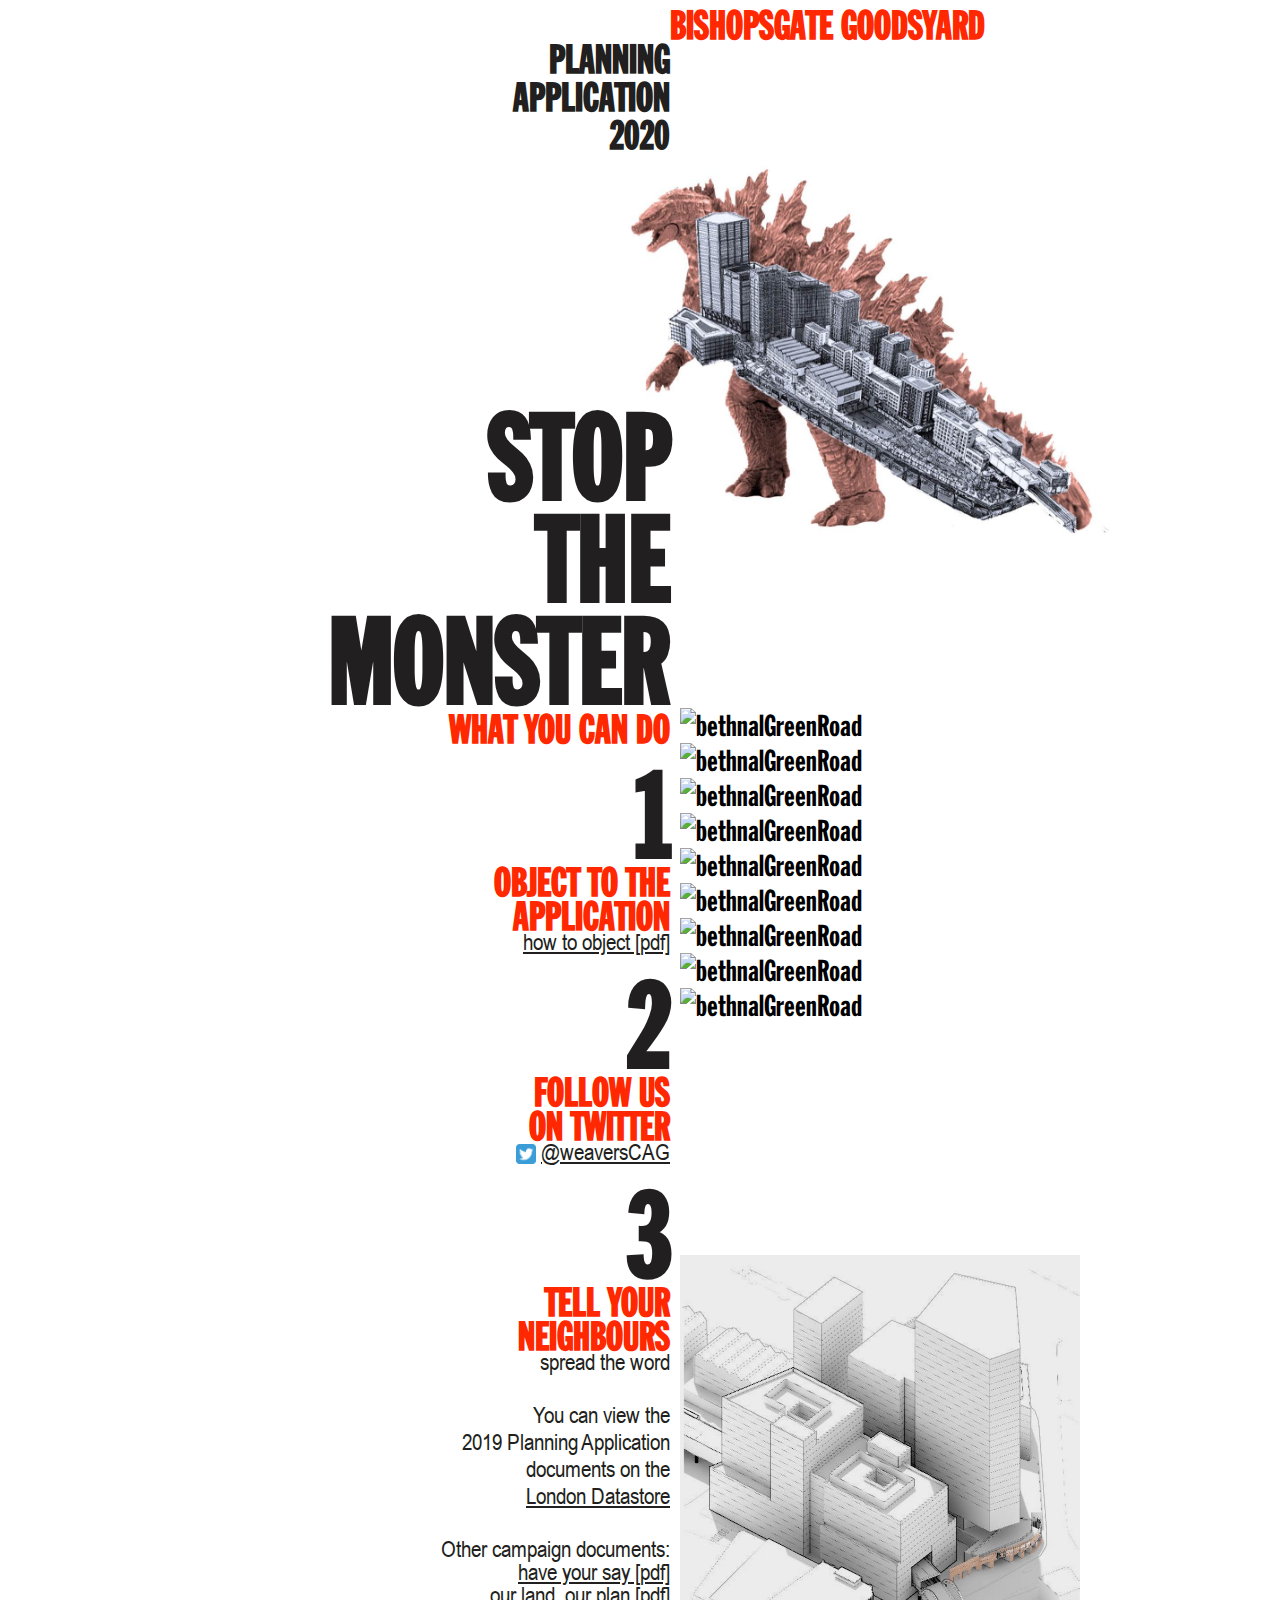
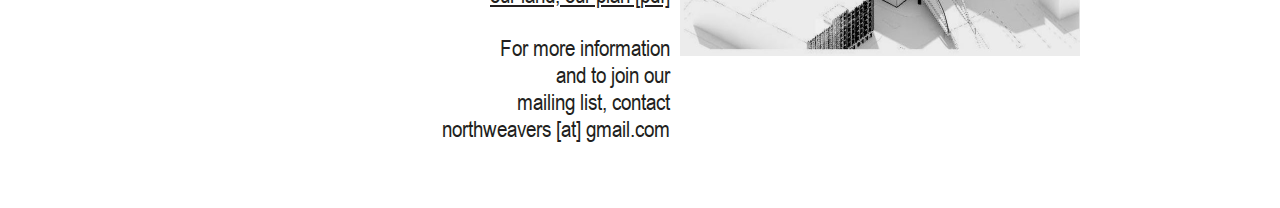
==== index~.html @ 0c765381 "reclaim and discrete css file" ====
<!DOCTYPE html>
<html>
<head>


  <meta charset="utf-8">
  <meta http-equiv="x-ua-compatible" content="ie=edge">
  <meta name="viewport" content="width=device-width, initial-scale=1">
  <title>Stop the Monster</title>
  <meta name="description" content="" />
  <meta name="keywords" content="" />
  

  <meta property="og:url" content="https://www.goodsyard.org" />
  <meta property="og:type" content="website" />
  <meta property="og:title" content="Stop the Monster" />
<!-- 
  <meta property="fb:app_id" content="" /> 
 -->
  <meta property="og:description" content="" />
  <meta property="og:image" 
  content="http://www.goodsyard.org/godzilla.jpg" />
  <meta property="og:image:width" content="500" />
  <meta property="og:image:height" content="430" />
  <style>
    /* #### Generated By: http://www.cufonfonts.com #### */


    @font-face {
    font-family: 'Arial Narrow';
    font-style: normal;
    font-weight: normal;
    src: local('Arial Narrow'), url('font/arialn.woff') format('woff');
    }

    @font-face {
    font-family: 'Franklin Gothic Extra-Condensed';
    font-style: normal;
    font-weight: normal;
    src: local('Franklin Gothic Extra-Condensed'), url('font/fgec.woff') format('woff');
    }

    body{
      font-family: Franklin Gothic Extra-Condensed,  Arial Narrow;
      font-size: 35px;
    }
    
    

    h1{
      font-size: 120px;
      line-height: 85%;
      color: rgb(255,40,0);
      margin: 0;
      padding: 0;
    }



     h2{
      font-size: 120px;
      color: rgb(34,31,32);
      margin: 0;
      padding: 0;
      margin-bottom:-20px;
    }

    h3{
      font-size: 40px;
      line-height: 85%;

      color: rgb(255,40,0);
      margin: 0;
      padding: 0;
    }

   
    #main_wrapper{
      position: relative;
      display: block;
      clear: both;
      width: 100%;
      min-height: 100vh;
      font-size: 30px;
    }

    #left_overlap{
      position: absolute;
      left: 0;
      top: 0;
      margin: 0;
      padding: 0;
      text-align: right;
      opacity: 1;
      background: none;
      width: calc(50% + 30px);
      height: 100vh;
    }
     #right_overlap_noinset{
      position: absolute;
      right: 0;
      top: 0;
      margin: 0;
      padding: 0;
      text-align: left;
      opacity: 1;
      background: none;
      width: calc(50% - 30px);
      height: 100vh;
    }

    #right_overlap{
      position: absolute;
      right: 0;
      top: 0;
      margin: 0;
      padding: 0;
      text-align: left;
      opacity: 1;
      background: none;
      width: calc(50% + 30px);
      height: 100vh;
    }

    #monster_spacer{
      display: block;
      clear: both;
      height: 250px;
    }
    #monster_spacer2{
      display: block;
      clear: both;
      height: 200px;
    }

    #content_wrapper{
      width: 100%;
      position: relative;
      display: block;
      clear: both;
    }

    .item{
      position: relative;
      display: block;
      clear: both;

    }

    .left_number{
      position: relative;
      float: left;
      width: 65px;
       text-align: right;


    }

    .right_content{
      position: relative;
      float: left;
      text-align: left;
      padding-left: 5px;
      padding-top:25px;
    }

    .smaller{
      font-family: Arial Narrow;
      font-size: 23px;
      color: rgb(34,31,32);
      margin-top: -4px;
      margin-left: 2px;
      display: block;
    }

    a{
      color: rgb(34,31,32);
    }
    
    .underlay {
     position: relative;
      z-index:-1;
    }
    
     .planning{
       font-size: 40px;
       line-height: 85%;
      font-weight: bold;
      color: rgb(34,31,32);
    }
    
    .gif {
		      width:400px;
		      object-fit:cover;
		}
    
    @media screen and (max-width: 719px) {
		 .stop_small{
			font-size: 40px;
			line-height: 85%;
			font-weight: bold;
			color: rgb(34,31,32);
		}
   
		.stop_big {
			display:none !important;
		}
	
		 .what_big{
			font-size: 120px;
			line-height: 85%;

			font-weight: bold;
			color: rgb(255,40,0);
		   }
	
		.what_small {
		   display:none
		}
    
    }
    @media screen and (min-width: 720px) {
		.stop_small {
			display:none !important;
		}
		.stop_big{
			font-size: 120px;
			line-height: 85%;
			font-weight: bold;
			color: rgb(34,31,32);

		}
		.what_big {
			display:none;
		}

		.what_small{
			font-size: 40px;
			line-height: 85%;

			font-weight: bold;
			color: rgb(255,40,0);
		}
		
		

    }
	_::-webkit-full-page-media, _:future, :root .stop_big, .what_big {
			letter-spacing: -4px;
	}
	
	_::-webkit-full-page-media, _:future, :root .stop_small, .what_small, .planning, h3 {
			letter-spacing: -1px;
	}
	
	@supports (-webkit-overflow-scrolling: touch) {
	  .what_big, .stop_big {
			letter-spacing: -8px !important;
	   }
	
	
      .stop_small, .what_small, .planning, h3 {
   			letter-spacing: -2px  !important;

      }
}
   
  </style>

</head>

<body>


  <div id="main_wrapper">

    <div id="left_overlap">
     <h3>&nbsp;</h3>
      <span class="planning">PLANNING<br /> APPLICATION<br />2020<br /></span>
      <div id="monster_spacer">&nbsp;</div>
      <h1 class="stop_small">STOP THE MONSTER</h1>
     <h1 class="stop_big">STOP<br />THE<br />MONSTER</h1>

     <h1 class="what_big">WHAT<br />YOU<br />CAN DO</h1>
     <h1 class="what_small">WHAT YOU CAN DO</h1>

     <h2>1</h2> <h3>OBJECT TO THE <br /> APPLICATION</h3>
      <span class="smaller"> <a href="http://www.goodsyard.org/howtoobject.pdf">how to object [pdf]</a></span>


     <h2>2</h2> <h3>FOLLOW US <br /> ON TWITTER</h3> <span class="smaller"><img style="vertical-align:middle" src="twitter-icon.png" width="20" height="20" alt="twitter-icon"> <a href="https://twitter.com/weaversCAG">@weaversCAG</a></span>
     <h2>3</h2>  <h3>TELL YOUR <br /> NEIGHBOURS</h3> <span class="smaller">spread the word</span>
     
    <p><span class="smaller">You can view the <br /> 2019 Planning Application <br /> documents on the <br /><a href="https://data.london.gov.uk/dataset/bishopsgate-goodsyard-october-2019-amended-submission">London Datastore</a> </span>
    <p><span class="smaller">Other campaign documents:</span>
    <span class="smaller"> <a href="http://www.goodsyard.org/haveyoursay.pdf">have your say [pdf]</a></span>
      <span class="smaller"> <a href="http://www.goodsyard.org/pdf/ourland.pdf">our land, our plan [pdf]</a></span>
    <p> <span class="smaller">For more information <br />and to join our<br />mailing list, contact<br />  northweavers [at] gmail.com</span>
   <p>&nbsp;</p>

    </div>

    <div id="right_overlap_noinset">
          <h3>BISHOPSGATE GOODSYARD</h3>
        </div>
    <div id="right_overlap">
     <h3>&nbsp;<br />&nbsp;<br />&nbsp;<br />&nbsp;</h3>
      <img class = "underlay" src="godzilla.jpg" width="500" height="430" alt="godzilla">


    </div>
      <div id="right_overlap_noinset" style="margin-top:700px; margin-right:-10px;">
<img class = "gif" src="gif/bethnalGreenRoad.gif" width="480" height="270" alt="bethnalGreenRoad">
<br /><img class = "gif" src="gif/bethnalGreenRoad1.gif" width="480" height="270" alt="bethnalGreenRoad">
<br /><img class = "gif" src="gif/greatEasternSt.gif" width="480" height="270" alt="bethnalGreenRoad">
<br /><img class = "gif" src="gif/commercialStreet2.gif" width="480" height="270" alt="bethnalGreenRoad">
 <br /><img class = "gif" src="gif/bishopsgate.gif" width="480" height="270" alt="bethnalGreenRoad">
<br /><img class = "gif" src="gif/ElderSt.gif" width="568" height="320" alt="bethnalGreenRoad">
 <br /><img class = "gif" src="gif/quakerSt.gif" width="480" height="270" alt="bethnalGreenRoad">
 <br /><img class = "gif" src="gif/commercialStreet1.gif" width="480" height="270" alt="bethnalGreenRoad">
<br /><img class = "gif" src="gif/shoreditchHighSt3.gif" width="568" height="320" alt="bethnalGreenRoad">
<br />  <iframe width="400" height="225" src="https://www.youtube.com/embed/9dNAM_utwdk" frameborder="0" allow="accelerometer; autoplay; encrypted-media; gyroscope; picture-in-picture" allowfullscreen></iframe>
<br /> <img src="images/massing.jpg" width="400" height="401" alt="massing">
        </div>

  </div>
 
<!-- 
             <iframe width="480" height="270" src="https://www.youtube.com/embed/9dNAM_utwdk" frameborder="0" allow="accelerometer; autoplay; encrypted-media; gyroscope; picture-in-picture" allowfullscreen></iframe>
 -->

</body>
</html>
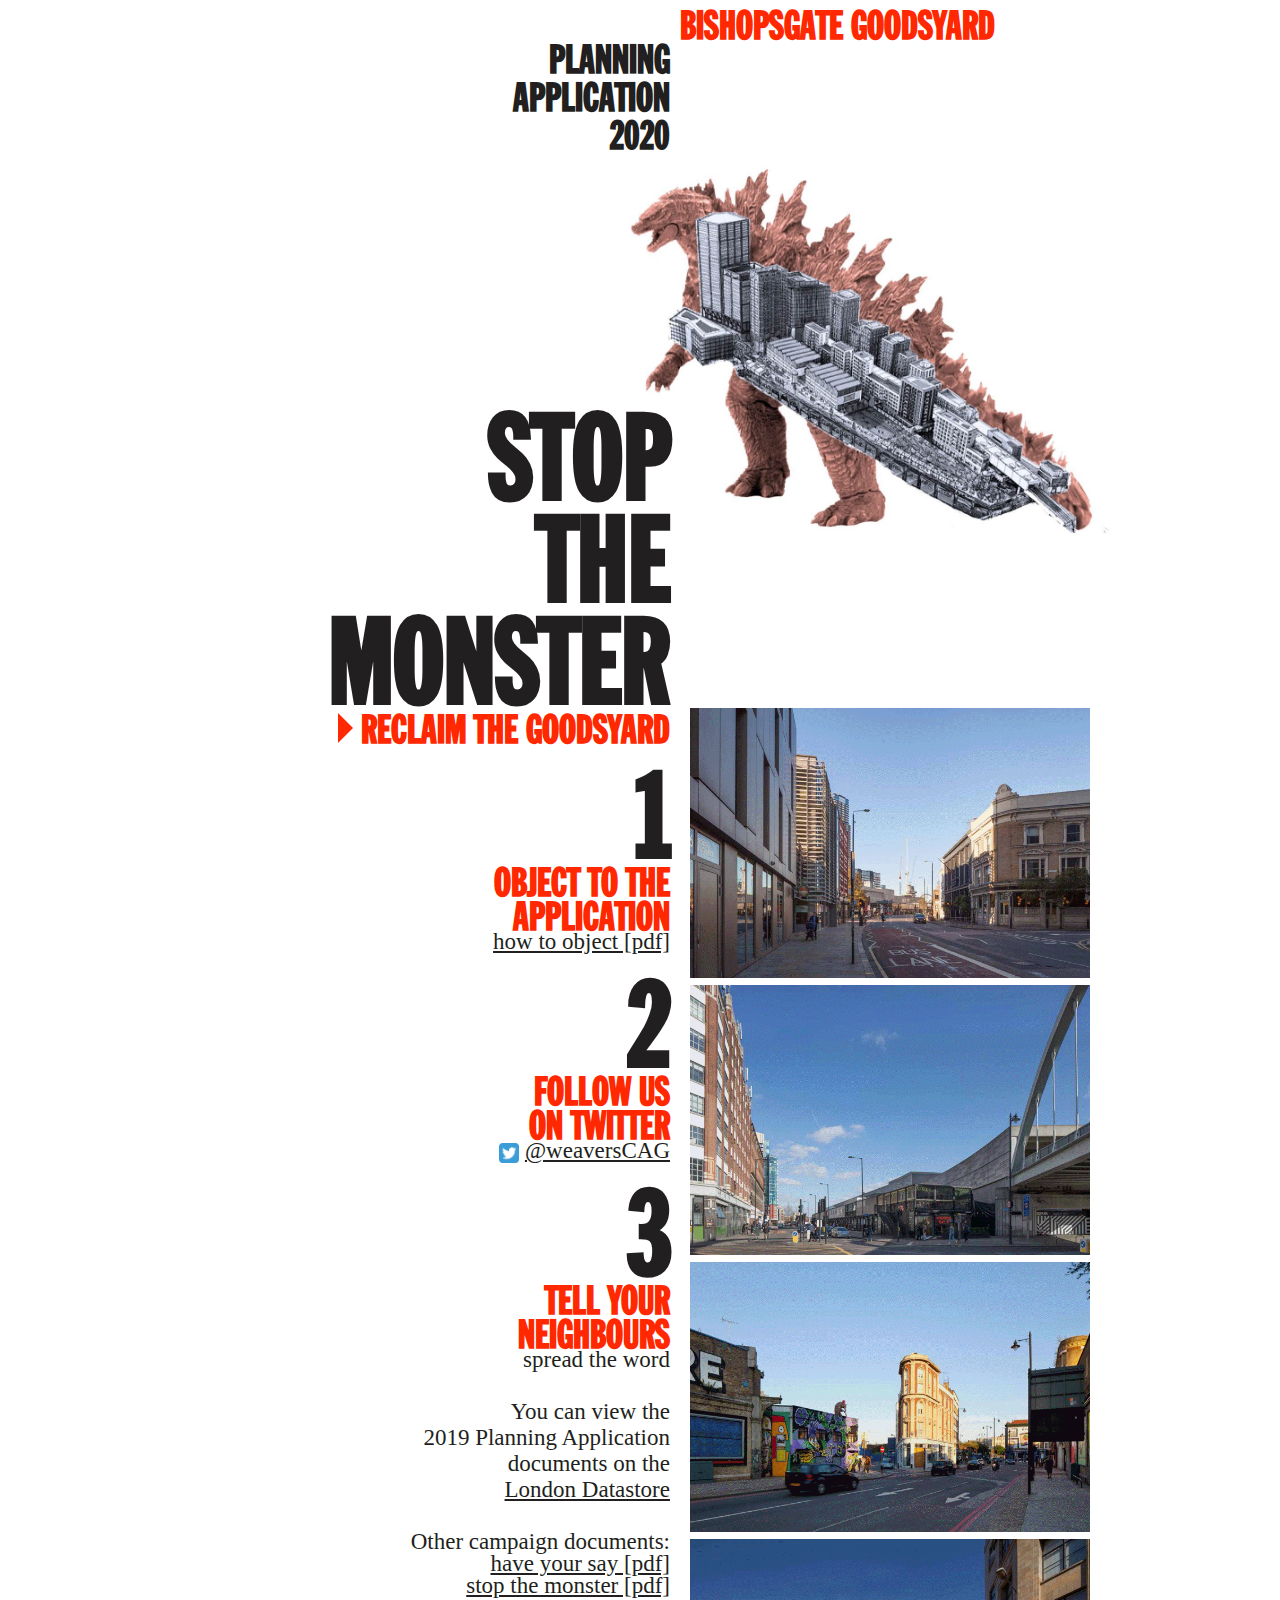
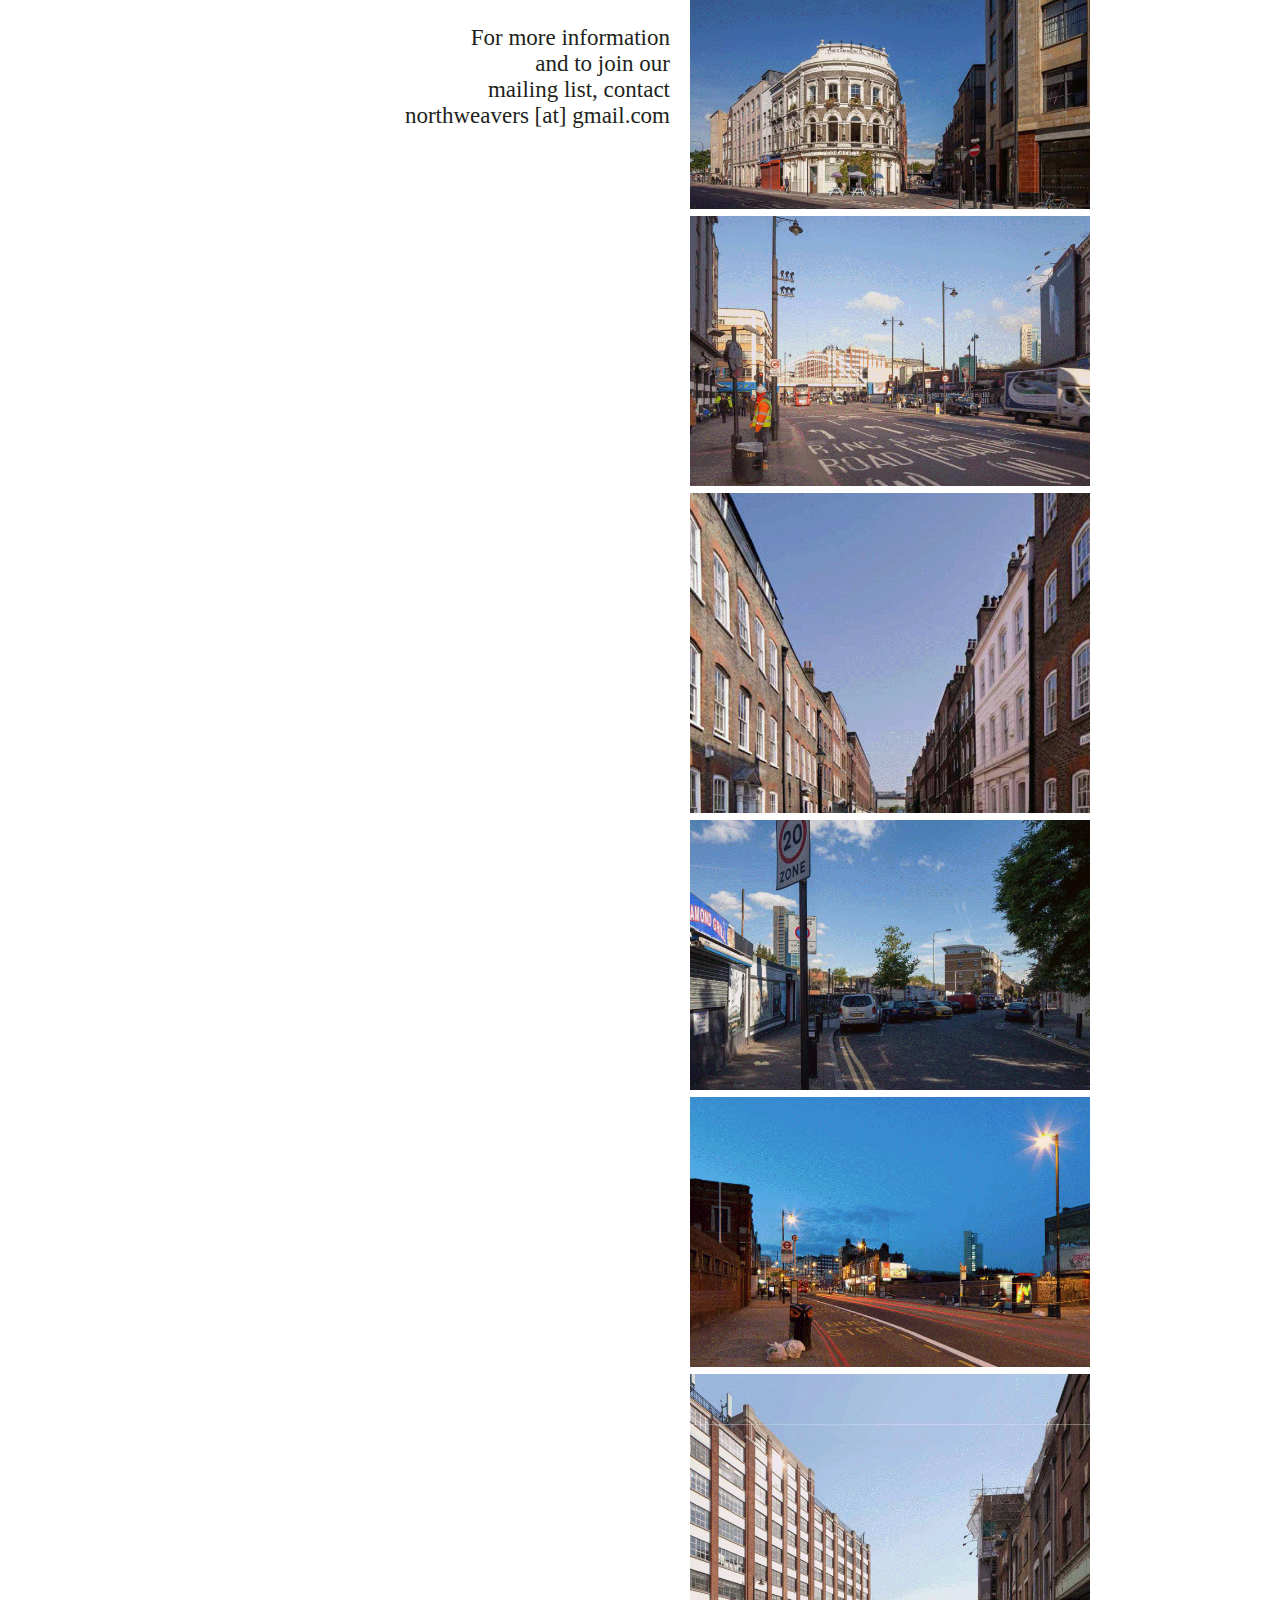
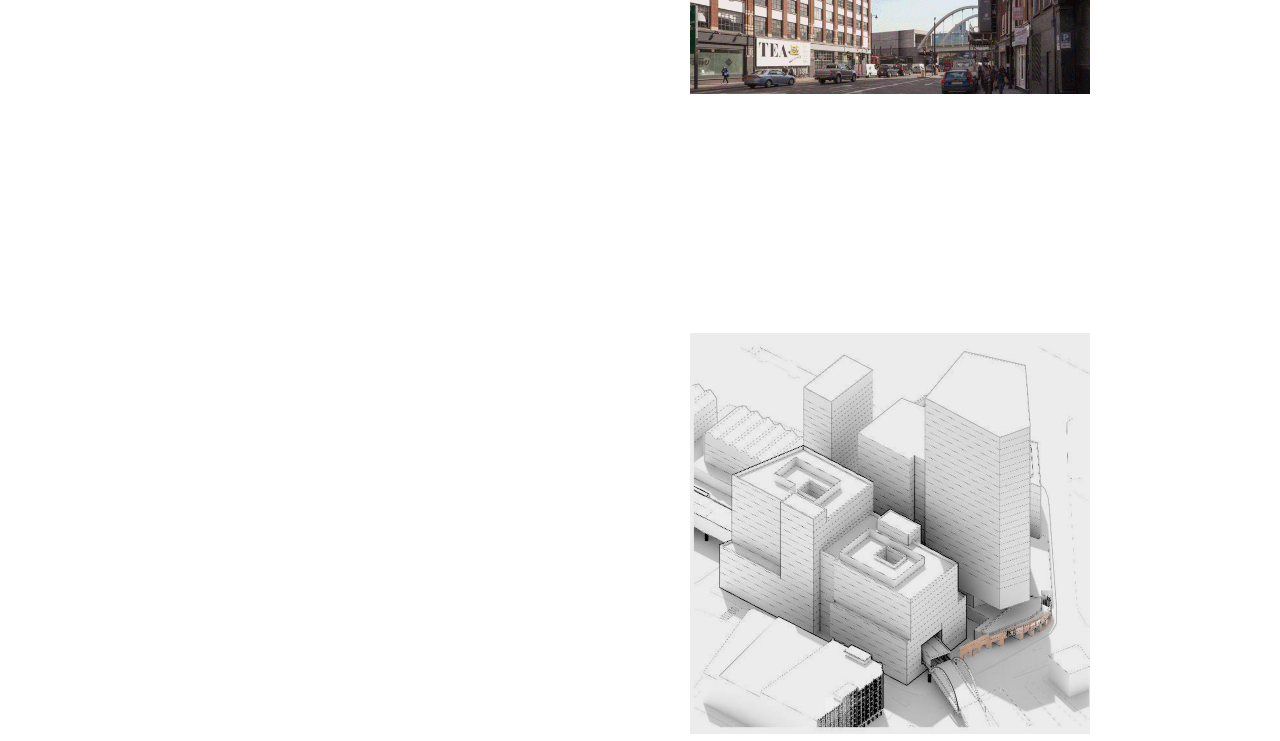
==== commit 416d9ed1: "fixed some formatting" ====
--- a/index~.html
+++ b/index~.html
@@ -1,12 +1,13 @@
  	<!DOCTYPE html>
 <html>
 <head>
-
-
+<link rel="icon" type="image/png" sizes="32x32" href="favicon-32x32.png">
+<link rel="icon" type="image/png" sizes="96x96" href="favicon-96x96.png">
+<link rel="icon" type="image/png" sizes="16x16" href="favicon-16x16.png">
   <meta charset="utf-8">
   <meta http-equiv="x-ua-compatible" content="ie=edge">
   <meta name="viewport" content="width=device-width, initial-scale=1">
-  <title>Stop the Monster</title>
+  <title>Bishopsgate Goodsyard</title>
   <meta name="description" content="" />
   <meta name="keywords" content="" />
   
@@ -19,252 +20,37 @@
  -->
   <meta property="og:description" content="" />
   <meta property="og:image" 
-  content="http://www.goodsyard.org/godzilla.jpg" />
+  content="http://www.goodsyard.org/images/godzilla.jpg" />
   <meta property="og:image:width" content="500" />
   <meta property="og:image:height" content="430" />
-  <style>
-    /* #### Generated By: http://www.cufonfonts.com #### */
-
-
-    @font-face {
-    font-family: 'Arial Narrow';
-    font-style: normal;
-    font-weight: normal;
-    src: local('Arial Narrow'), url('font/arialn.woff') format('woff');
-    }
-
-    @font-face {
-    font-family: 'Franklin Gothic Extra-Condensed';
-    font-style: normal;
-    font-weight: normal;
-    src: local('Franklin Gothic Extra-Condensed'), url('font/fgec.woff') format('woff');
-    }
-
-    body{
-      font-family: Franklin Gothic Extra-Condensed,  Arial Narrow;
-      font-size: 35px;
-    }
-    
-    
-
-    h1{
-      font-size: 120px;
-      line-height: 85%;
-      color: rgb(255,40,0);
-      margin: 0;
-      padding: 0;
-    }
+  <link rel="stylesheet" type="text/css" href="_style.css">
 
 
 
-     h2{
-      font-size: 120px;
-      color: rgb(34,31,32);
-      margin: 0;
-      padding: 0;
-      margin-bottom:-20px;
-    }
-
-    h3{
-      font-size: 40px;
-      line-height: 85%;
-
-      color: rgb(255,40,0);
-      margin: 0;
-      padding: 0;
-    }
-
-   
-    #main_wrapper{
-      position: relative;
-      display: block;
-      clear: both;
-      width: 100%;
-      min-height: 100vh;
-      font-size: 30px;
-    }
-
-    #left_overlap{
-      position: absolute;
-      left: 0;
-      top: 0;
-      margin: 0;
-      padding: 0;
-      text-align: right;
-      opacity: 1;
-      background: none;
-      width: calc(50% + 30px);
-      height: 100vh;
-    }
-     #right_overlap_noinset{
-      position: absolute;
-      right: 0;
-      top: 0;
-      margin: 0;
-      padding: 0;
-      text-align: left;
-      opacity: 1;
-      background: none;
-      width: calc(50% - 30px);
-      height: 100vh;
-    }
-
-    #right_overlap{
-      position: absolute;
-      right: 0;
-      top: 0;
-      margin: 0;
-      padding: 0;
-      text-align: left;
-      opacity: 1;
-      background: none;
-      width: calc(50% + 30px);
-      height: 100vh;
-    }
-
-    #monster_spacer{
-      display: block;
-      clear: both;
-      height: 250px;
-    }
-    #monster_spacer2{
-      display: block;
-      clear: both;
-      height: 200px;
-    }
-
-    #content_wrapper{
-      width: 100%;
-      position: relative;
-      display: block;
-      clear: both;
-    }
-
-    .item{
-      position: relative;
-      display: block;
-      clear: both;
-
-    }
-
-    .left_number{
-      position: relative;
-      float: left;
-      width: 65px;
-       text-align: right;
-
-
-    }
-
-    .right_content{
-      position: relative;
-      float: left;
-      text-align: left;
-      padding-left: 5px;
-      padding-top:25px;
-    }
-
-    .smaller{
-      font-family: Arial Narrow;
-      font-size: 23px;
-      color: rgb(34,31,32);
-      margin-top: -4px;
-      margin-left: 2px;
-      display: block;
-    }
-
-    a{
+  <style>
+    a {
       color: rgb(34,31,32);
     }
     
-    .underlay {
-     position: relative;
-      z-index:-1;
+    a .big {
+      text-decoration: none;
     }
+
+/* 
+    .d:before {
+      background:url('font/tri.svg');  
+      width:20px;
+      height:20px;
+      display:block;
+      content:" "; 
+      float: left;
+      transform: rotate(0.625turn);
+      margin: 8px 8px 0 0;
+
+	}
+ */
     
-     .planning{
-       font-size: 40px;
-       line-height: 85%;
-      font-weight: bold;
-      color: rgb(34,31,32);
-    }
-    
-    .gif {
-		      width:400px;
-		      object-fit:cover;
-		}
-    
-    @media screen and (max-width: 719px) {
-		 .stop_small{
-			font-size: 40px;
-			line-height: 85%;
-			font-weight: bold;
-			color: rgb(34,31,32);
-		}
-   
-		.stop_big {
-			display:none !important;
-		}
-	
-		 .what_big{
-			font-size: 120px;
-			line-height: 85%;
-
-			font-weight: bold;
-			color: rgb(255,40,0);
-		   }
-	
-		.what_small {
-		   display:none
-		}
-    
-    }
-    @media screen and (min-width: 720px) {
-		.stop_small {
-			display:none !important;
-		}
-		.stop_big{
-			font-size: 120px;
-			line-height: 85%;
-			font-weight: bold;
-			color: rgb(34,31,32);
-
-		}
-		.what_big {
-			display:none;
-		}
-
-		.what_small{
-			font-size: 40px;
-			line-height: 85%;
-
-			font-weight: bold;
-			color: rgb(255,40,0);
-		}
-		
-		
-
-    }
-	_::-webkit-full-page-media, _:future, :root .stop_big, .what_big {
-			letter-spacing: -4px;
-	}
-	
-	_::-webkit-full-page-media, _:future, :root .stop_small, .what_small, .planning, h3 {
-			letter-spacing: -1px;
-	}
-	
-	@supports (-webkit-overflow-scrolling: touch) {
-	  .what_big, .stop_big {
-			letter-spacing: -8px !important;
-	   }
-	
-	
-      .stop_small, .what_small, .planning, h3 {
-   			letter-spacing: -2px  !important;
-
-      }
-}
-   
+  
   </style>
 
 </head>
@@ -280,48 +66,58 @@
       <div id="monster_spacer">&nbsp;</div>
       <h1 class="stop_small">STOP THE MONSTER</h1>
      <h1 class="stop_big">STOP<br />THE<br />MONSTER</h1>
+<a href = "reclaim.html" class="big" style="text-decoration: none;">
+          <h3>
+          <img src="font/right_arrow_red.svg" width = "15" height = "30" alt="">
+  RECLAIM THE GOODSYARD
+  </h3></a>
 
-     <h1 class="what_big">WHAT<br />YOU<br />CAN DO</h1>
-     <h1 class="what_small">WHAT YOU CAN DO</h1>
+
 
      <h2>1</h2> <h3>OBJECT TO THE <br /> APPLICATION</h3>
-      <span class="smaller"> <a href="http://www.goodsyard.org/howtoobject.pdf">how to object [pdf]</a></span>
+      <span class="smaller"> <a href="http://www.goodsyard.org/pdf/howtoobject.pdf">how to object [pdf]</a></span>
 
 
-     <h2>2</h2> <h3>FOLLOW US <br /> ON TWITTER</h3> <span class="smaller"><img style="vertical-align:middle" src="twitter-icon.png" width="20" height="20" alt="twitter-icon"> <a href="https://twitter.com/weaversCAG">@weaversCAG</a></span>
+     <h2>2</h2> <h3>FOLLOW US <br /> ON TWITTER</h3> <span class="smaller"><img style="vertical-align:middle" src="images/twitter-icon.png" width="20" height="20" alt="twitter-icon"> <a href="https://twitter.com/weaversCAG">@weaversCAG</a></span>
      <h2>3</h2>  <h3>TELL YOUR <br /> NEIGHBOURS</h3> <span class="smaller">spread the word</span>
-     
+
     <p><span class="smaller">You can view the <br /> 2019 Planning Application <br /> documents on the <br /><a href="https://data.london.gov.uk/dataset/bishopsgate-goodsyard-october-2019-amended-submission">London Datastore</a> </span>
     <p><span class="smaller">Other campaign documents:</span>
-    <span class="smaller"> <a href="http://www.goodsyard.org/haveyoursay.pdf">have your say [pdf]</a></span>
-      <span class="smaller"> <a href="http://www.goodsyard.org/pdf/ourland.pdf">our land, our plan [pdf]</a></span>
+    <span class="smaller"> <a href="http://www.goodsyard.org/pdf/haveyoursay.pdf">have your say [pdf]</a></span>
+      <span class="smaller"> <a href="http://www.goodsyard.org/pdf/ourland.pdf">stop the monster [pdf]</a></span>
     <p> <span class="smaller">For more information <br />and to join our<br />mailing list, contact<br />  northweavers [at] gmail.com</span>
    <p>&nbsp;</p>
 
     </div>
 
-    <div id="right_overlap_noinset">
+    <div class="right_overlap_noinset">
+       <div class = "right_indented">
+
           <h3>BISHOPSGATE GOODSYARD</h3>
+          </div>
         </div>
-    <div id="right_overlap">
+    <div class="right_overlap">
      <h3>&nbsp;<br />&nbsp;<br />&nbsp;<br />&nbsp;</h3>
-      <img class = "underlay" src="godzilla.jpg" width="500" height="430" alt="godzilla">
-
+      <img class = "underlay" src="images/godzilla.jpg" width="500" height="430" alt="godzilla">
 
     </div>
-      <div id="right_overlap_noinset" style="margin-top:700px; margin-right:-10px;">
-<img class = "gif" src="gif/bethnalGreenRoad.gif" width="480" height="270" alt="bethnalGreenRoad">
-<br /><img class = "gif" src="gif/bethnalGreenRoad1.gif" width="480" height="270" alt="bethnalGreenRoad">
-<br /><img class = "gif" src="gif/greatEasternSt.gif" width="480" height="270" alt="bethnalGreenRoad">
-<br /><img class = "gif" src="gif/commercialStreet2.gif" width="480" height="270" alt="bethnalGreenRoad">
- <br /><img class = "gif" src="gif/bishopsgate.gif" width="480" height="270" alt="bethnalGreenRoad">
-<br /><img class = "gif" src="gif/ElderSt.gif" width="568" height="320" alt="bethnalGreenRoad">
- <br /><img class = "gif" src="gif/quakerSt.gif" width="480" height="270" alt="bethnalGreenRoad">
- <br /><img class = "gif" src="gif/commercialStreet1.gif" width="480" height="270" alt="bethnalGreenRoad">
-<br /><img class = "gif" src="gif/shoreditchHighSt3.gif" width="568" height="320" alt="bethnalGreenRoad">
+      <div class="right_overlap_noinset" style="margin-top:700px; margin-right:-10px; ">
+         <div class = "right_indented">
+
+      <img class = "gif" src="gif/large/2_074.gif" width="480" height="270" alt="bethnalGreenRoad">
+
+<br /><img class = "gif" src="gif/large/3_063.gif" width="480" height="270" alt="bethnalGreenRoad">
+<br /><img class = "gif" src="gif/large/2_018.gif" width="480" height="270" alt="bethnalGreenRoad">
+<br /><img class = "gif" src="gif/large/2_098.gif" width="480" height="270" alt="bethnalGreenRoad">
+ <br /><img class = "gif" src="gif/large/3_059.gif" width="480" height="270" alt="bethnalGreenRoad">
+<br /><img class = "gif" src="gif/large/2_110.gif" width="568" height="320" alt="bethnalGreenRoad">
+ <br /><img class = "gif" src="gif/large/3_047.gif" width="480" height="270" alt="bethnalGreenRoad">
+ <br /><img class = "gif" src="gif/large/3_003.gif" width="480" height="270" alt="bethnalGreenRoad">
+<br /><img class = "gif" src="gif/large/2_050.gif" width="568" height="320" alt="bethnalGreenRoad">
 <br />  <iframe width="400" height="225" src="https://www.youtube.com/embed/9dNAM_utwdk" frameborder="0" allow="accelerometer; autoplay; encrypted-media; gyroscope; picture-in-picture" allowfullscreen></iframe>
 <br /> <img src="images/massing.jpg" width="400" height="401" alt="massing">
-        </div>
+        </div>	
+  </div>	
 
   </div>
  
--- a/_style.css
+++ b/_style.css
@@ -0,0 +1,259 @@
+ <style>
+    /* #### Generated By: http://www.cufonfonts.com #### */
+
+
+    @font-face {
+    font-family: 'Arial Narrow';
+    font-style: normal;
+    font-weight: normal;
+    src: local('Arial Narrow'), url('font/arialn.woff') format('woff');
+    }
+
+    @font-face {
+    font-family: 'Franklin Gothic Extra-Condensed';
+    font-style: normal;
+    font-weight: normal;
+    src: local('Franklin Gothic Extra-Condensed'), url('font/fgec.woff') format('woff');
+    }
+
+    body{
+      font-family: Franklin Gothic Extra-Condensed,  Arial Narrow;
+      font-size: 35px;
+    }
+    
+    
+
+    h1{
+      font-size: 120px;
+      line-height: 85%;
+      color: rgb(255,40,0);
+      margin: 0;
+      padding: 0;
+    }
+
+
+
+     h2{
+      font-size: 120px;
+      color: rgb(34,31,32);
+      margin: 0;
+      padding: 0;
+      margin-bottom:-20px;
+    }
+
+    h3{
+      font-size: 40px;
+      line-height: 85%;
+
+      color: rgb(255,40,0);
+      margin: 0;
+      padding: 0;
+    }
+
+  
+   
+    #main_wrapper{
+      position: relative;
+      display: block;
+      clear: both;
+      width: 100%;
+      min-height: 100vh;
+      font-size: 30px;
+    }
+
+    #left_overlap{
+      position: absolute;
+      left: 0;
+      top: 0;
+      margin: 0;
+      padding: 0;
+      text-align: right;
+      opacity: 1;
+      background: none;
+      width: calc(50% + 30px);
+      height: 100vh;
+    }
+     .right_overlap_noinset{
+      position: absolute;
+      right: 0;
+      top: 0;
+      margin: 0;
+      padding: 0;
+      text-align: left;
+      opacity: 1;
+      background: none;
+      width: calc(50% - 30px);
+      height: 100vh;
+    }
+    
+    .right_indented {
+          margin-right:40px;   
+          margin-left:10px; 
+    }
+
+    .right_overlap{
+      position: absolute;
+      right: 0;
+      top: 0;
+      margin: 0;
+      padding: 0;
+      text-align: left;
+      opacity: 1;
+      background: none;
+      width: calc(50% + 30px);
+      height: 100vh;
+    }
+
+    #monster_spacer{
+      display: block;
+      clear: both;
+      height: 250px;
+    }
+    #monster_spacer2{
+      display: block;
+      clear: both;
+      height: 200px;
+    }
+
+    #content_wrapper{
+      width: 100%;
+      position: relative;
+      display: block;
+      clear: both;
+    }
+
+    .item{
+      position: relative;
+      display: block;
+      clear: both;
+
+    }
+
+    .left_number{
+      position: relative;
+      float: left;
+      width: 65px;
+       text-align: right;
+
+
+    }
+
+    .right_content{
+      position: relative;
+      float: left;
+      text-align: left;
+      padding-left: 5px;
+      padding-top:25px;
+    }
+
+    .tiny{
+      font-family: Arial Narrow;
+      font-size: 18px;
+      color: rgb(34,31,32);
+      margin-top: -20px;
+      margin-left: 2px;
+      display: block;
+    }
+
+
+    .smaller{
+      font-family: Arial Narrow;
+      font-size: 23px;
+      color: rgb(34,31,32);
+      margin-top: -4px;
+      margin-left: 2px;
+      display: block;
+    }
+
+ 
+    .underlay {
+     position: relative;
+      z-index:-1;
+    }
+    
+     .planning{
+       font-size: 40px;
+       line-height: 85%;
+      font-weight: bold;
+      color: rgb(34,31,32);
+    }
+    
+    .gif {
+		      width:400px;
+		      object-fit:cover;
+		}
+    
+    @media screen and (max-width: 719px) {
+		 .stop_small{
+			font-size: 40px;
+			line-height: 85%;
+			font-weight: bold;
+			color: rgb(34,31,32);
+		}
+   
+		.stop_big {
+			display:none !important;
+		}
+	
+		 .what_big{
+			font-size: 120px;
+			line-height: 85%;
+
+			font-weight: bold;
+			color: rgb(255,40,0);
+		   }
+	
+		.what_small {
+		   display:none
+		}
+    
+    }
+    @media screen and (min-width: 720px) {
+		.stop_small {
+			display:none !important;
+		}
+		.stop_big{
+			font-size: 120px;
+			line-height: 85%;
+			font-weight: bold;
+			color: rgb(34,31,32);
+
+		}
+		.what_big {
+			display:none;
+		}
+
+		.what_small{
+			font-size: 40px;
+			line-height: 85%;
+
+			font-weight: bold;
+			color: rgb(255,40,0);
+		}
+		
+		
+
+    }
+	_::-webkit-full-page-media, _:future, :root .stop_big, .what_big {
+			letter-spacing: -4px;
+	}
+	
+	_::-webkit-full-page-media, _:future, :root .stop_small, .what_small, .planning, h3 {
+			letter-spacing: -1px;
+	}
+	
+	@supports (-webkit-overflow-scrolling: touch) {
+	  .what_big, .stop_big {
+			letter-spacing: -8px !important;
+	   }
+	
+	
+      .stop_small, .what_small, .planning, h3 {
+   			letter-spacing: -2px  !important;
+
+      }
+      
+   
+}
+   
+  </style>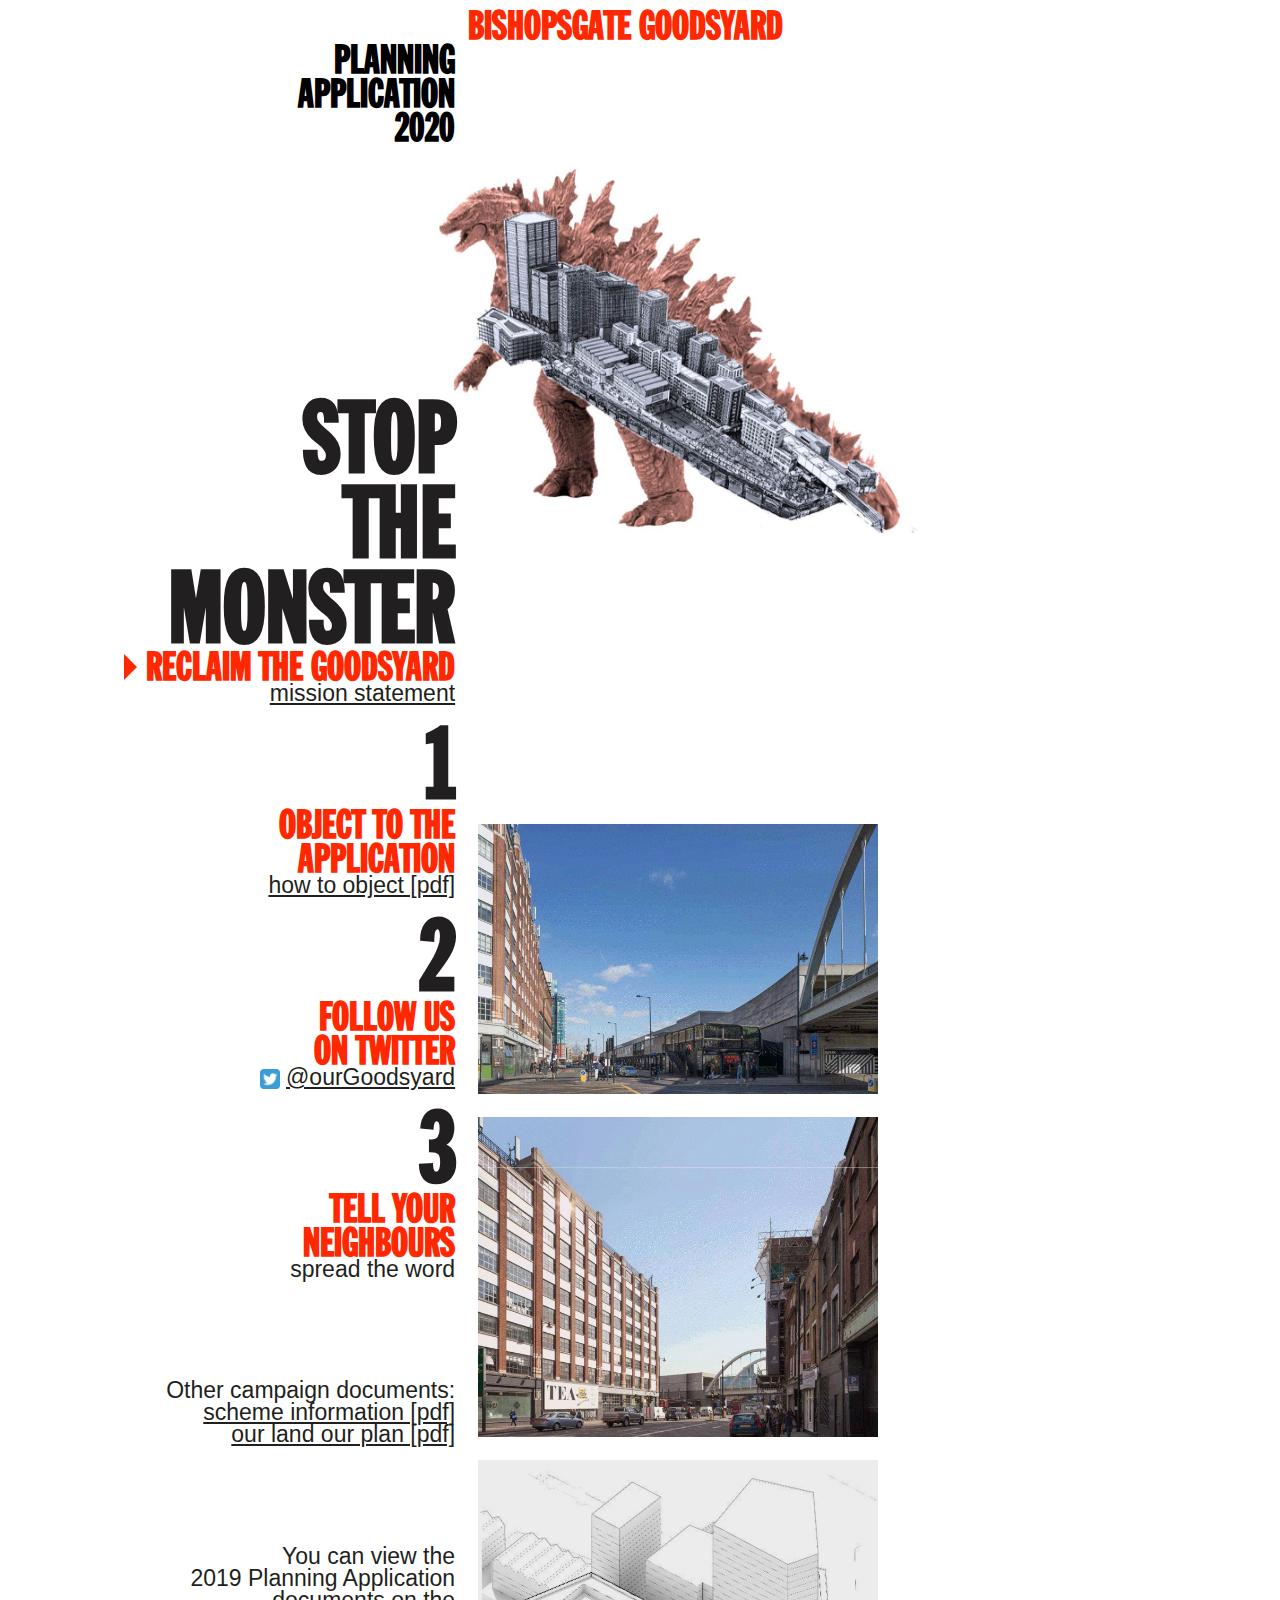
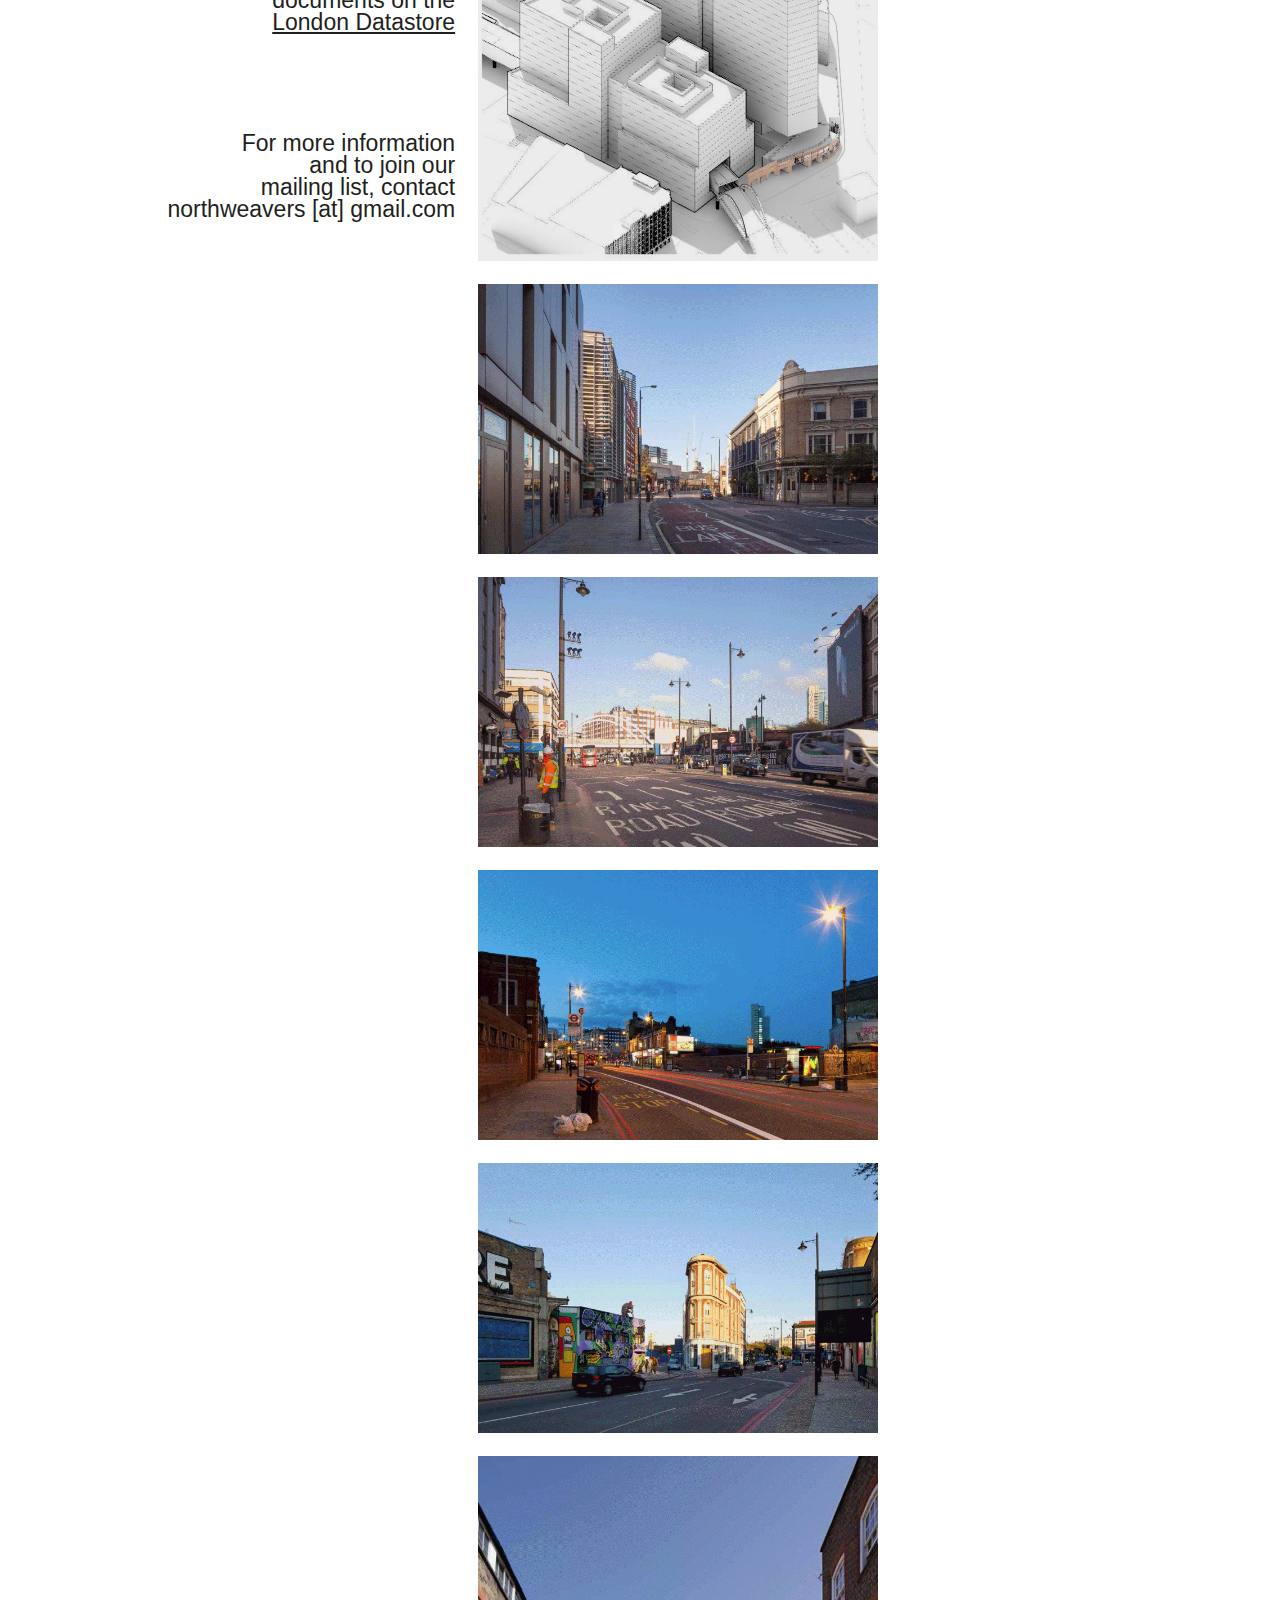
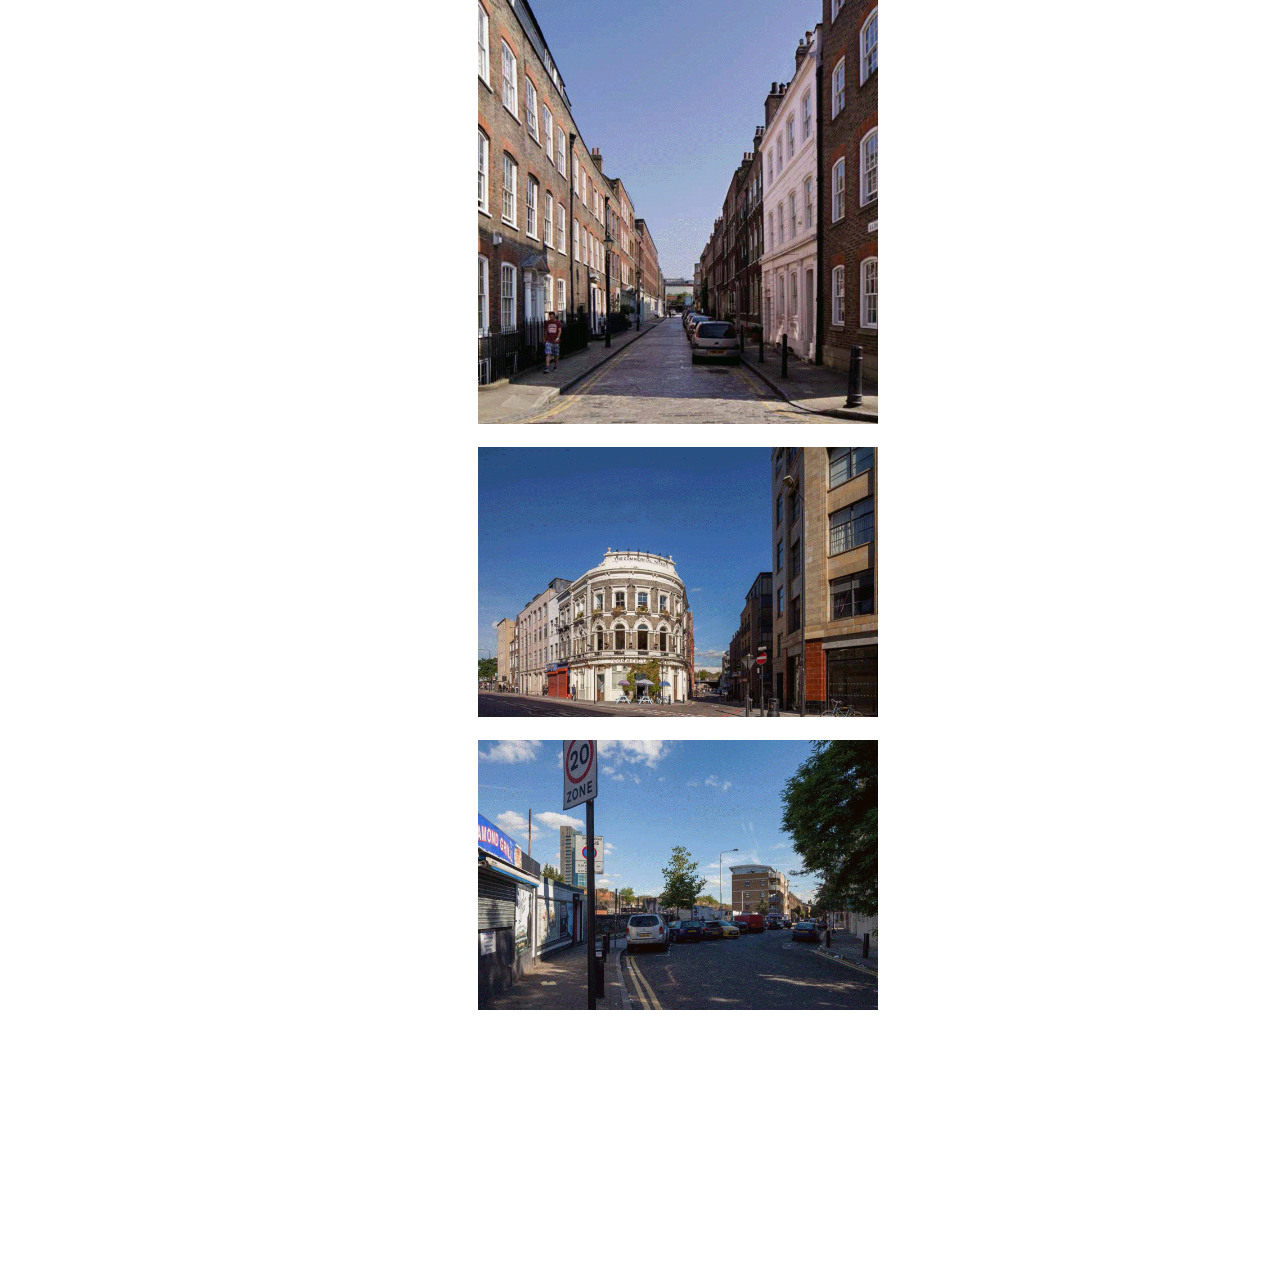
==== commit cc0a3598: "sync back from live website" ====
--- a/index~.html
+++ b/index~.html
@@ -62,15 +62,15 @@
 
     <div id="left_overlap">
      <h3>&nbsp;</h3>
-      <span class="planning">PLANNING<br /> APPLICATION<br />2020<br /></span>
+      <h3 class="black" >PLANNING<br /> APPLICATION<br />2020<br /></h3>
       <div id="monster_spacer">&nbsp;</div>
       <h1 class="stop_small">STOP THE MONSTER</h1>
      <h1 class="stop_big">STOP<br />THE<br />MONSTER</h1>
 <a href = "reclaim.html" class="big" style="text-decoration: none;">
           <h3>
-          <img src="font/right_arrow_red.svg" width = "15" height = "30" alt="">
+          <img src="font/right_arrow_red.svg" width = "15" height = "26" alt="">
   RECLAIM THE GOODSYARD
-  </h3></a>
+  </h3></a><a href = "reclaim.html"><span class="smaller">mission statement</span></a>
 
 
 
@@ -78,13 +78,14 @@
       <span class="smaller"> <a href="http://www.goodsyard.org/pdf/howtoobject.pdf">how to object [pdf]</a></span>
 
 
-     <h2>2</h2> <h3>FOLLOW US <br /> ON TWITTER</h3> <span class="smaller"><img style="vertical-align:middle" src="images/twitter-icon.png" width="20" height="20" alt="twitter-icon"> <a href="https://twitter.com/weaversCAG">@weaversCAG</a></span>
+     <h2>2</h2> <h3>FOLLOW US <br /> ON TWITTER</h3> <span class="smaller"><img style="vertical-align:middle" src="images/twitter-icon.png" width="20" height="20" alt="twitter-icon"> <a href="https://twitter.com/ourgoodsyard">@ourGoodsyard</a></span>
      <h2>3</h2>  <h3>TELL YOUR <br /> NEIGHBOURS</h3> <span class="smaller">spread the word</span>
 
-    <p><span class="smaller">You can view the <br /> 2019 Planning Application <br /> documents on the <br /><a href="https://data.london.gov.uk/dataset/bishopsgate-goodsyard-october-2019-amended-submission">London Datastore</a> </span>
     <p><span class="smaller">Other campaign documents:</span>
-    <span class="smaller"> <a href="http://www.goodsyard.org/pdf/haveyoursay.pdf">have your say [pdf]</a></span>
-      <span class="smaller"> <a href="http://www.goodsyard.org/pdf/ourland.pdf">stop the monster [pdf]</a></span>
+    <span class="smaller"> <a href="http://www.goodsyard.org/pdf/haveyoursay.pdf">scheme information [pdf]</a></span>
+      <span class="smaller"> <a href="http://www.goodsyard.org/pdf/ourland.pdf">our land our plan [pdf]</a></span>
+          <p><span class="smaller">You can view the <br /> 2019 Planning Application <br /> documents on the <br /><a href="https://data.london.gov.uk/dataset/bishopsgate-goodsyard-october-2019-amended-submission">London Datastore</a> </span>
+
     <p> <span class="smaller">For more information <br />and to join our<br />mailing list, contact<br />  northweavers [at] gmail.com</span>
    <p>&nbsp;</p>
 
@@ -103,19 +104,21 @@
     </div>
       <div class="right_overlap_noinset" style="margin-top:700px; margin-right:-10px; ">
          <div class = "right_indented">
+<br /><img class = "gif" src="gif/large/3_063.gif" width="480" height="270" alt="bgr from shst">
+<br /><img class = "gif" src="gif/large/2_050.gif" width="568" height="320" alt="shst looking south">
+<br /> <img src="images/massing.jpg" width="400" height="401" alt="massing">
 
       <img class = "gif" src="gif/large/2_074.gif" width="480" height="270" alt="bethnalGreenRoad">
+       <br /><img class = "gif" src="gif/large/3_059.gif" width="480" height="270" alt="bethnalGreenRoad">
+ <br /><img class = "gif" src="gif/large/3_003.gif" width="480" height="270" alt="bethnalGreenRoad">
+ <br /><img class = "gif" src="gif/large/2_018.gif" width="480" height="270" alt="bethnalGreenRoad">
+<br /><img class = "gif" src="gif/large/2_110.gif" width="568" height="568" alt="bethnalGreenRoad">
 
-<br /><img class = "gif" src="gif/large/3_063.gif" width="480" height="270" alt="bethnalGreenRoad">
-<br /><img class = "gif" src="gif/large/2_018.gif" width="480" height="270" alt="bethnalGreenRoad">
-<br /><img class = "gif" src="gif/large/2_098.gif" width="480" height="270" alt="bethnalGreenRoad">
- <br /><img class = "gif" src="gif/large/3_059.gif" width="480" height="270" alt="bethnalGreenRoad">
-<br /><img class = "gif" src="gif/large/2_110.gif" width="568" height="320" alt="bethnalGreenRoad">
+      <br /><img class = "gif" src="gif/large/2_098.gif" width="480" height="270" alt="bethnalGreenRoad">
+
+
  <br /><img class = "gif" src="gif/large/3_047.gif" width="480" height="270" alt="bethnalGreenRoad">
- <br /><img class = "gif" src="gif/large/3_003.gif" width="480" height="270" alt="bethnalGreenRoad">
-<br /><img class = "gif" src="gif/large/2_050.gif" width="568" height="320" alt="bethnalGreenRoad">
 <br />  <iframe width="400" height="225" src="https://www.youtube.com/embed/9dNAM_utwdk" frameborder="0" allow="accelerometer; autoplay; encrypted-media; gyroscope; picture-in-picture" allowfullscreen></iframe>
-<br /> <img src="images/massing.jpg" width="400" height="401" alt="massing">
         </div>	
   </div>	
 
--- a/_style.css
+++ b/_style.css
@@ -17,14 +17,14 @@
     }
 
     body{
-      font-family: Franklin Gothic Extra-Condensed,  Arial Narrow;
-      font-size: 35px;
+      font-family: Franklin Gothic Extra-Condensed,  Arial Narrow, sans-serif;
+      font-size:40px;
     }
     
     
 
     h1{
-      font-size: 120px;
+      font-size: 100%;
       line-height: 85%;
       color: rgb(255,40,0);
       margin: 0;
@@ -34,15 +34,15 @@
 
 
      h2{
-      font-size: 120px;
-      color: rgb(34,31,32);
-      margin: 0;
-      padding: 0;
-      margin-bottom:-20px;
+      font-size: 100%;
+      color: rgb(34,31,32);
+      margin: 0;
+      padding: 0;
+      margin-bottom:-14px;
     }
 
     h3{
-      font-size: 40px;
+      font-size: 40%;
       line-height: 85%;
 
       color: rgb(255,40,0);
@@ -50,6 +50,9 @@
       padding: 0;
     }
 
+   h3.black{
+      color: black;
+    }
   
    
     #main_wrapper{
@@ -58,7 +61,7 @@
       clear: both;
       width: 100%;
       min-height: 100vh;
-      font-size: 30px;
+      font-size: 100px;
     }
 
     #left_overlap{
@@ -70,7 +73,7 @@
       text-align: right;
       opacity: 1;
       background: none;
-      width: calc(50% + 30px);
+      width: calc(33% + 30px);
       height: 100vh;
     }
      .right_overlap_noinset{
@@ -82,7 +85,7 @@
       text-align: left;
       opacity: 1;
       background: none;
-      width: calc(50% - 30px);
+      width: calc(66% - 20px);
       height: 100vh;
     }
     
@@ -100,7 +103,7 @@
       text-align: left;
       opacity: 1;
       background: none;
-      width: calc(50% + 30px);
+      width: calc(66% + 20px);
       height: 100vh;
     }
 
@@ -147,22 +150,32 @@
     }
 
     .tiny{
-      font-family: Arial Narrow;
+      font-family: Arial Narrow, sans-serif;
       font-size: 18px;
       color: rgb(34,31,32);
       margin-top: -20px;
       margin-left: 2px;
       display: block;
     }
+    
+    .body_text {
+      font-family: Arial Narrow, sans-serif;
+      font-size: 18px;
+      color: rgb(34,31,32);
+      margin-top: -20px;
+      margin-left: 2px;
+      display: block;
+    }
 
 
     .smaller{
-      font-family: Arial Narrow;
+      font-family: Arial Narrow, sans-serif;
       font-size: 23px;
       color: rgb(34,31,32);
-      margin-top: -4px;
+      margin-top: 0px;
       margin-left: 2px;
       display: block;
+      line-height: 95%;
     }
 
  
@@ -172,9 +185,9 @@
     }
     
      .planning{
-       font-size: 40px;
+       font-size: 40%;
        line-height: 85%;
-      font-weight: bold;
+      font-weight: normal;
       color: rgb(34,31,32);
     }
     
@@ -184,10 +197,15 @@
 		}
     
     @media screen and (max-width: 719px) {
+    
+    #main_wrapper {
+          font-size: 80px;
+
+    }
 		 .stop_small{
-			font-size: 40px;
-			line-height: 85%;
-			font-weight: bold;
+			font-size: 40%;
+			line-height: 85%;
+			font-weight: normal;
 			color: rgb(34,31,32);
 		}
    
@@ -196,10 +214,10 @@
 		}
 	
 		 .what_big{
-			font-size: 120px;
-			line-height: 85%;
-
-			font-weight: bold;
+			font-size: 100%;
+			line-height: 85%;
+
+			font-weight: normal;
 			color: rgb(255,40,0);
 		   }
 	
@@ -213,7 +231,7 @@
 			display:none !important;
 		}
 		.stop_big{
-			font-size: 120px;
+			font-size: 100%;
 			line-height: 85%;
 			font-weight: bold;
 			color: rgb(34,31,32);
@@ -224,7 +242,7 @@
 		}
 
 		.what_small{
-			font-size: 40px;
+			font-size: 40%;
 			line-height: 85%;
 
 			font-weight: bold;
